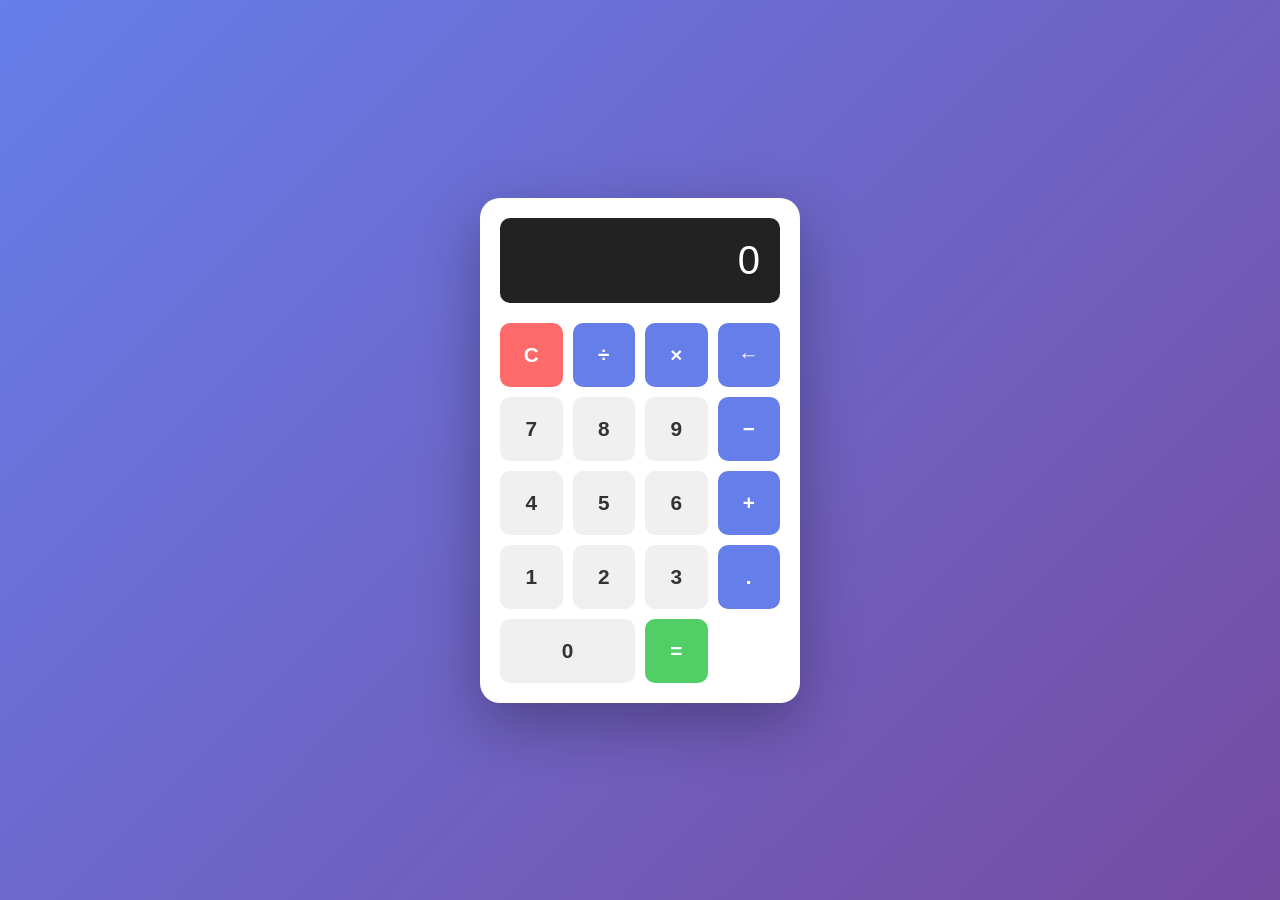
==== index.html @ 163e6297 "Add calculator files (HTML, CSS, JavaScript)" ====
<!DOCTYPE html>
<html lang="en">
<head>
    <meta charset="UTF-8">
    <meta name="viewport" content="width=device-width, initial-scale=1.0">
    <title>Simple Calculator</title>
    <link rel="stylesheet" href="style.css">
</head>
<body>
    <div class="calculator">
        <div class="display" id="display">0</div>
        <div class="buttons">
            <button class="btn clear-btn" onclick="clearDisplay()">C</button>
            <button class="btn operator-btn" onclick="appendOperator('/')">÷</button>
            <button class="btn operator-btn" onclick="appendOperator('*')">×</button>
            <button class="btn operator-btn" onclick="deleteLast()">←</button>
            <button class="btn" onclick="appendNumber('7')">7</button>
            <button class="btn" onclick="appendNumber('8')">8</button>
            <button class="btn" onclick="appendNumber('9')">9</button>
            <button class="btn operator-btn" onclick="appendOperator('-')">−</button>
            <button class="btn" onclick="appendNumber('4')">4</button>
            <button class="btn" onclick="appendNumber('5')">5</button>
            <button class="btn" onclick="appendNumber('6')">6</button>
            <button class="btn operator-btn" onclick="appendOperator('+')">+</button>
            <button class="btn" onclick="appendNumber('1')">1</button>
            <button class="btn" onclick="appendNumber('2')">2</button>
            <button class="btn" onclick="appendNumber('3')">3</button>
            <button class="btn operator-btn" onclick="appendNumber('.')">.</button>
            <button class="btn zero-btn" onclick="appendNumber('0')">0</button>
            <button class="btn equals-btn" onclick="calculate()">=</button>
        </div>
    </div>
    <script src="script.js"></script>
</body>
</html>
---- style.css ----
* {
    margin: 0;
    padding: 0;
    box-sizing: border-box;
}
body {
    display: flex;
    justify-content: center;
    align-items: center;
    min-height: 100vh;
    background: linear-gradient(135deg, #667eea 0%, #764ba2 100%);
    font-family: 'Segoe UI', Tahoma, Geneva, Verdana, sans-serif;
}
.calculator {
    background: white;
    border-radius: 20px;
    box-shadow: 0 20px 60px rgba(0, 0, 0, 0.3);
    padding: 20px;
    width: 320px;
}
.display {
    background: #222;
    color: #fff;
    font-size: 2.5em;
    padding: 20px;
    border-radius: 10px;
    text-align: right;
    margin-bottom: 20px;
    word-wrap: break-word;
    word-break: break-all;
    min-height: 60px;
    display: flex;
    align-items: center;
    justify-content: flex-end;
}
.buttons {
    display: grid;
    grid-template-columns: repeat(4, 1fr);
    gap: 10px;
}
.btn {
    padding: 20px;
    font-size: 1.3em;
    border: none;
    border-radius: 10px;
    background: #f0f0f0;
    cursor: pointer;
    transition: all 0.2s ease;
    font-weight: 600;
    color: #333;
}
.btn:hover {
    background: #e0e0e0;
    transform: translateY(-2px);
    box-shadow: 0 5px 15px rgba(0, 0, 0, 0.2);
}
.btn:active {
    transform: translateY(0);
}
.operator-btn {
    background: #667eea;
    color: white;
}
.operator-btn:hover {
    background: #5568d3;
}
.clear-btn {
    background: #ff6b6b;
    color: white;
}
.clear-btn:hover {
    background: #ee5a52;
}
.equals-btn {
    background: #51cf66;
    color: white;
}
.equals-btn:hover {
    background: #40c057;
}
.zero-btn {
    grid-column: span 2;
}
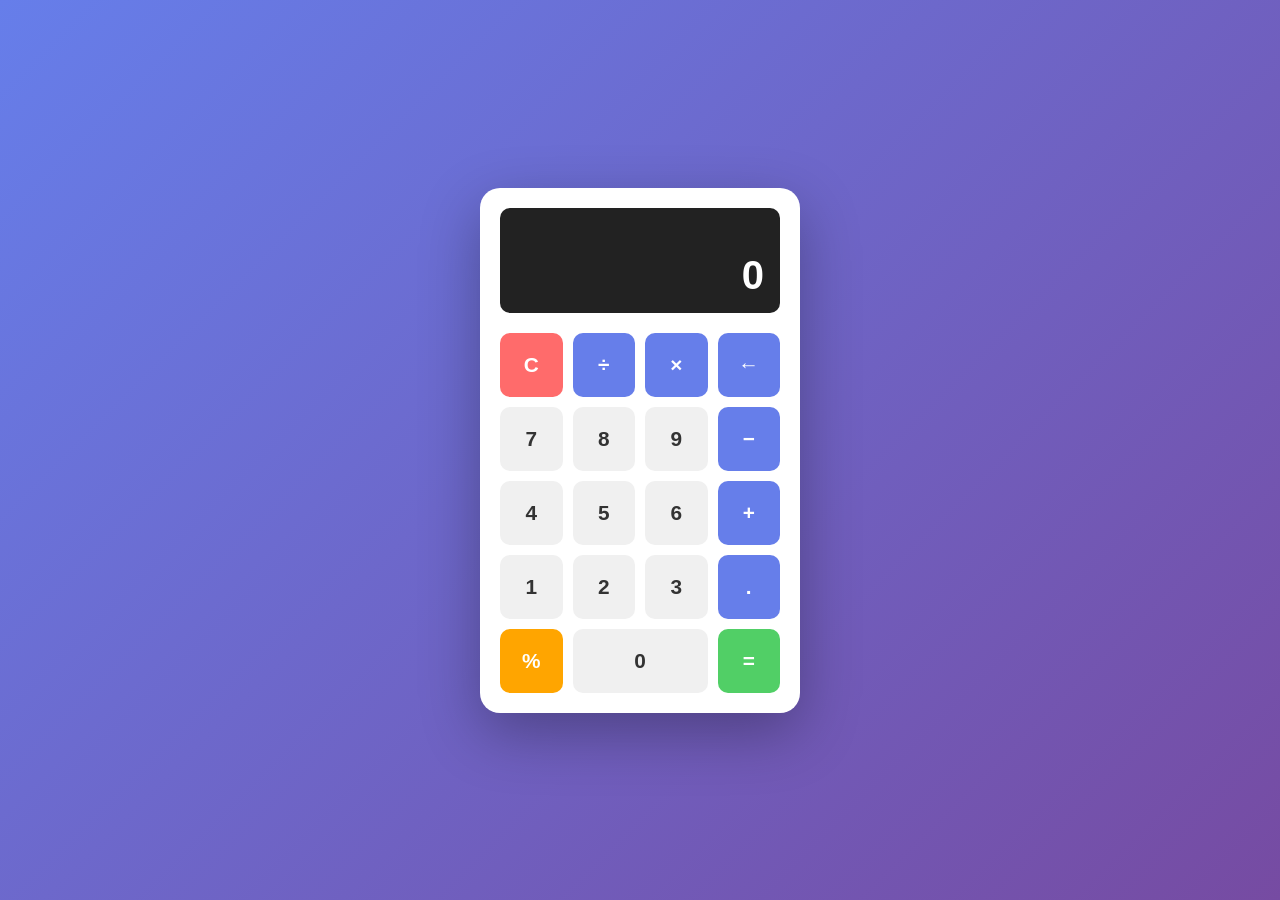
==== commit 429cd288: "Update calculator with operation display and percentage support" ====
--- a/index.html
+++ b/index.html
@@ -8,24 +8,32 @@
 </head>
 <body>
     <div class="calculator">
-        <div class="display" id="display">0</div>
+        <div class="display-container">
+            <div class="display-operation" id="operation"></div>
+            <div class="display" id="display">0</div>
+        </div>
         <div class="buttons">
             <button class="btn clear-btn" onclick="clearDisplay()">C</button>
             <button class="btn operator-btn" onclick="appendOperator('/')">÷</button>
             <button class="btn operator-btn" onclick="appendOperator('*')">×</button>
-            <button class="btn operator-btn" onclick="deleteLast()">←</button>
+            <button class="btn operator-btn" onclick="deleteLastChar()">←</button>
+
             <button class="btn" onclick="appendNumber('7')">7</button>
             <button class="btn" onclick="appendNumber('8')">8</button>
             <button class="btn" onclick="appendNumber('9')">9</button>
             <button class="btn operator-btn" onclick="appendOperator('-')">−</button>
+
             <button class="btn" onclick="appendNumber('4')">4</button>
             <button class="btn" onclick="appendNumber('5')">5</button>
             <button class="btn" onclick="appendNumber('6')">6</button>
             <button class="btn operator-btn" onclick="appendOperator('+')">+</button>
+
             <button class="btn" onclick="appendNumber('1')">1</button>
             <button class="btn" onclick="appendNumber('2')">2</button>
             <button class="btn" onclick="appendNumber('3')">3</button>
             <button class="btn operator-btn" onclick="appendNumber('.')">.</button>
+
+            <button class="btn percent-btn" onclick="calculatePercentage()">%</button>
             <button class="btn zero-btn" onclick="appendNumber('0')">0</button>
             <button class="btn equals-btn" onclick="calculate()">=</button>
         </div>
--- a/style.css
+++ b/style.css
@@ -3,6 +3,7 @@
     padding: 0;
     box-sizing: border-box;
 }
+
 body {
     display: flex;
     justify-content: center;
@@ -11,6 +12,7 @@
     background: linear-gradient(135deg, #667eea 0%, #764ba2 100%);
     font-family: 'Segoe UI', Tahoma, Geneva, Verdana, sans-serif;
 }
+
 .calculator {
     background: white;
     border-radius: 20px;
@@ -18,26 +20,43 @@
     padding: 20px;
     width: 320px;
 }
+
+.display-container {
+    background: #222;
+    border-radius: 10px;
+    padding: 15px;
+    margin-bottom: 20px;
+    min-height: 90px;
+    display: flex;
+    flex-direction: column;
+    justify-content: flex-end;
+}
+
+.display-operation {
+    color: #888;
+    font-size: 1.2em;
+    text-align: right;
+    min-height: 25px;
+    margin-bottom: 5px;
+    font-weight: 500;
+}
+
 .display {
-    background: #222;
     color: #fff;
     font-size: 2.5em;
-    padding: 20px;
-    border-radius: 10px;
     text-align: right;
-    margin-bottom: 20px;
     word-wrap: break-word;
     word-break: break-all;
-    min-height: 60px;
-    display: flex;
-    align-items: center;
-    justify-content: flex-end;
+    font-weight: 600;
+    letter-spacing: 1px;
 }
+
 .buttons {
     display: grid;
     grid-template-columns: repeat(4, 1fr);
     gap: 10px;
 }
+
 .btn {
     padding: 20px;
     font-size: 1.3em;
@@ -49,35 +68,54 @@
     font-weight: 600;
     color: #333;
 }
+
 .btn:hover {
     background: #e0e0e0;
     transform: translateY(-2px);
     box-shadow: 0 5px 15px rgba(0, 0, 0, 0.2);
 }
+
 .btn:active {
     transform: translateY(0);
 }
+
 .operator-btn {
     background: #667eea;
     color: white;
 }
+
 .operator-btn:hover {
     background: #5568d3;
 }
+
 .clear-btn {
     background: #ff6b6b;
     color: white;
+    grid-column: span 1;
 }
+
 .clear-btn:hover {
     background: #ee5a52;
 }
+
 .equals-btn {
     background: #51cf66;
     color: white;
 }
+
 .equals-btn:hover {
     background: #40c057;
 }
+
+.percent-btn {
+    background: #ffa500;
+    color: white;
+}
+
+.percent-btn:hover {
+    background: #ff8c00;
+}
+
 .zero-btn {
     grid-column: span 2;
 }
